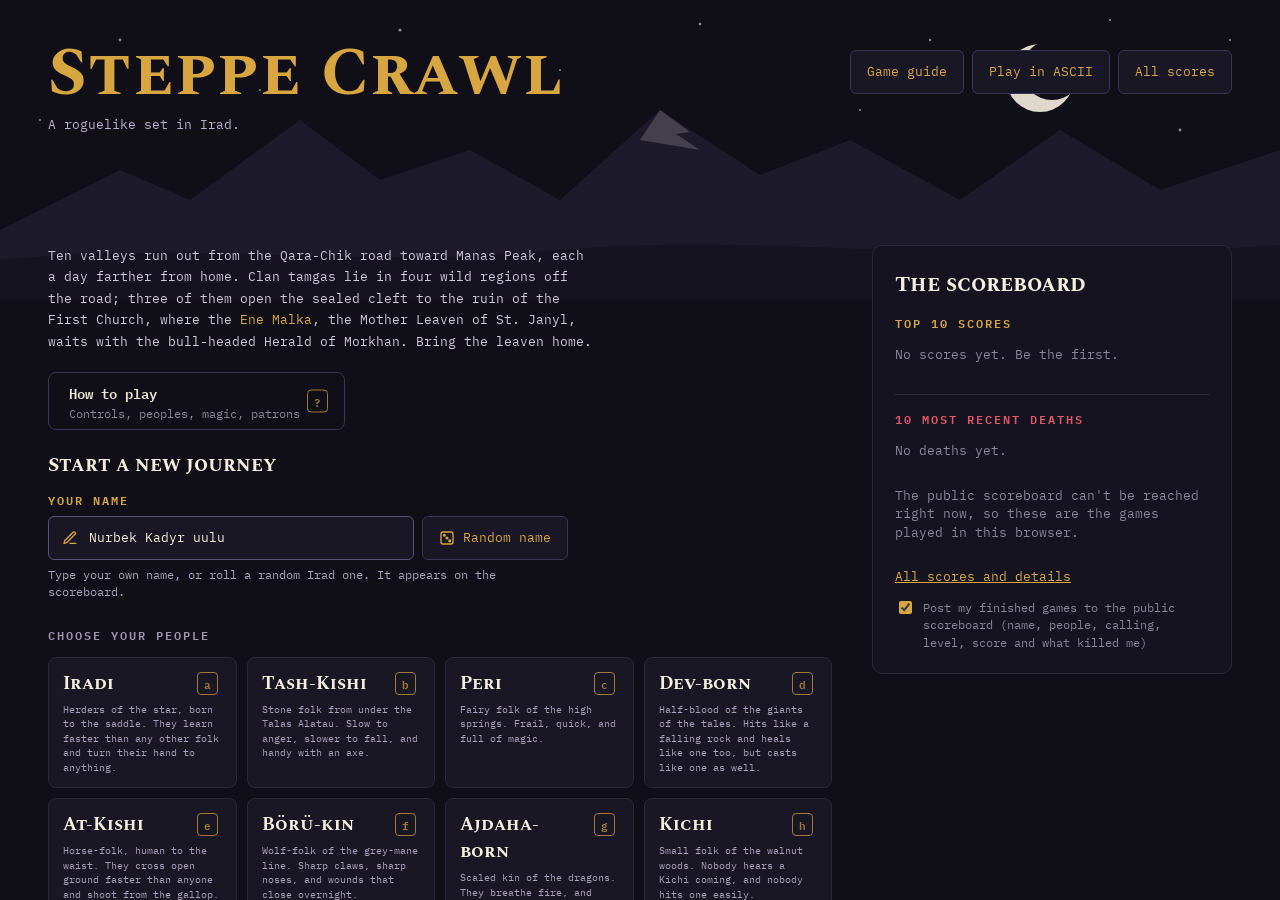
==== index.html @ c9f8cb88 "Initial mirror import" ====
<!doctype html>
<html lang="en">
<head>
<meta charset="utf-8">
<meta name="viewport" content="width=device-width, initial-scale=1, viewport-fit=cover">
<title>Steppe Crawl, a roguelike set in Irad</title>
<meta name="description" content="Steppe Crawl is a roguelike set in Irad. Ride out through ten valleys of the steppe, gather the clan tamgas, and bring the Ene Malka home. Free to play in your browser.">
<meta name="robots" content="index, follow">
<meta name="theme-color" content="#100f17">
<link rel="canonical" href="https://steppecrawl.online/">
<link rel="icon" type="image/png" href="favicon.png">
<link rel="apple-touch-icon" href="favicon.png">
<meta property="og:type" content="website">
<meta property="og:site_name" content="Steppe Crawl">
<meta property="og:locale" content="en_US">
<meta property="og:url" content="https://steppecrawl.online/">
<meta property="og:title" content="Steppe Crawl, a roguelike set in Irad">
<meta property="og:description" content="Steppe Crawl is a roguelike set in Irad. Ride out through ten valleys of the steppe, gather the clan tamgas, and bring the Ene Malka home. Free to play in your browser.">
<meta property="og:image" content="https://steppecrawl.online/og-image.png">
<meta property="og:image:type" content="image/png">
<meta property="og:image:width" content="1200">
<meta property="og:image:height" content="630">
<meta property="og:image:alt" content="Steppe Crawl: a roguelike set in Irad. Pixel-art balbal, horse, eagle, tulpar, juniper, snow leopard, the Ene Malka and a clan tamga under a night sky.">
<meta name="twitter:card" content="summary_large_image">
<meta name="twitter:title" content="Steppe Crawl, a roguelike set in Irad">
<meta name="twitter:description" content="Steppe Crawl is a roguelike set in Irad. Ride out through ten valleys of the steppe, gather the clan tamgas, and bring the Ene Malka home. Free to play in your browser.">
<meta name="twitter:image" content="https://steppecrawl.online/og-image.png">
<meta name="twitter:image:alt" content="Steppe Crawl: a roguelike set in Irad. Pixel-art balbal, horse, eagle, tulpar, juniper, snow leopard, the Ene Malka and a clan tamga under a night sky.">
<script type="application/ld+json">
{"@context":"https://schema.org","@type":"VideoGame","name":"Steppe Crawl","url":"https://steppecrawl.online/","image":"https://steppecrawl.online/og-image.png","description":"A roguelike set in Irad. Ride out through ten valleys of the steppe, gather the clan tamgas, and bring the Ene Malka home.","genre":["Roguelike","Role-playing"],"gamePlatform":"Web browser","applicationCategory":"Game","operatingSystem":"Any","playMode":"SinglePlayer","isAccessibleForFree":true,"inLanguage":"en","offers":{"@type":"Offer","price":"0","priceCurrency":"USD"}}
</script>
<link rel="preconnect" href="https://fonts.googleapis.com">
<link rel="stylesheet" href="https://fonts.googleapis.com/css2?family=IBM+Plex+Mono:wght@400;600;700&family=Spectral+SC:wght@500;700&display=swap">
<link rel="stylesheet" href="css/style.css">
<script>window.goatcounter=new Object();goatcounter.path=p=>location.host+p;</script>
<script data-goatcounter="https://irad.goatcounter.com/count" async src="//gc.zgo.at/count.js"></script>
<!-- Google tag (gtag.js) -->
<script async src="https://www.googletagmanager.com/gtag/js?id=G-X7L1VFMN0Y"></script>
<script>
  window.dataLayer = window.dataLayer || [];
  function gtag(){dataLayer.push(arguments);}
  gtag('js', new Date());

  gtag('config', 'G-X7L1VFMN0Y');
</script>
</head>
<body>
<div id="app">
  <div id="mapwrap"><canvas id="map" aria-label="Map"></canvas><div id="lookbox" hidden></div></div>
  <aside id="side" aria-live="polite"></aside>
  <div id="log" aria-live="polite"></div>
  <div id="bar">
    <div id="pad">
      <button data-k="y" aria-label="Move up-left">↖</button><button data-k="k" aria-label="Move up">↑</button><button data-k="u" aria-label="Move up-right">↗</button>
      <button data-k="h" aria-label="Move left">←</button><button data-k="s" aria-label="Wait">·</button><button data-k="l" aria-label="Move right">→</button>
      <button data-k="b" aria-label="Move down-left">↙</button><button data-k="j" aria-label="Move down">↓</button><button data-k="n" aria-label="Move down-right">↘</button>
    </div>
    <button data-k="o"><kbd>o</kbd>Explore</button>
    <button data-k="Tab"><kbd>Tab</kbd>Fight</button>
    <button data-k="5"><kbd>5</kbd>Rest</button>
    <button data-k="g"><kbd>g</kbd>Pick up</button>
    <button data-k="i"><kbd>i</kbd>Pack</button>
    <button data-k="z"><kbd>z</kbd>Cast</button>
    <button data-k="f"><kbd>f</kbd>Fire</button>
    <button data-k="a"><kbd>a</kbd>Ability</button>
    <button data-k="m"><kbd>m</kbd>Skills</button>
    <button data-k=">"><kbd>&gt;</kbd>Onward</button>
    <button data-k="<"><kbd>&lt;</kbd>Back</button>
    <button data-k="More"><kbd>…</kbd>More</button>
    <button data-k="?"><kbd>?</kbd>Guide</button>
  </div>
  <div id="tbar" hidden>
    <button data-k="Enter"><kbd>Enter</kbd>Confirm</button>
    <button data-k="Tab"><kbd>Tab</kbd>Next target</button>
    <button data-k="Escape"><kbd>Esc</kbd>Cancel</button>
  </div>
</div>
<div id="ov" hidden></div>
<script src="js/config.js"></script>
<script src="js/util.js"></script>
<script src="js/data/skills.js"></script>
<script src="js/data/species.js"></script>
<script src="js/data/items.js"></script>
<script src="js/data/monsters.js"></script>
<script src="js/data/spells.js"></script>
<script src="js/data/gods.js"></script>
<script src="js/data/world.js"></script>
<script src="js/fov.js"></script>
<script src="js/levelgen.js"></script>
<script src="js/player.js"></script>
<script src="js/items.js"></script>
<script src="js/combat.js"></script>
<script src="js/monsters.js"></script>
<script src="js/magic.js"></script>
<script src="js/religion.js"></script>
<script src="js/world.js"></script>
<script src="js/ui.js"></script>
<script src="js/tiles-custom.js"></script>
<script src="js/tiles.js"></script>
<script src="js/input.js"></script>
<script src="js/guide.js"></script>
<script src="js/namefilter.js"></script>
<script src="js/scores.js"></script>
<script src="js/main.js"></script>
</body>
</html>
---- css/style.css ----
/* Layout: console map on the left, felt status panel on the right, message log and command bar beneath.
   Single dark look: a night on the steppe. */
:root {
  --bg: #100f17; --panel: #191723; --line: #2c2839; --fg: #e8e2d3; --dim: #8a8499;
  --milk: #f5efe0; --crimson: #c4283f; --gold: #d8a640; --sky: #6f93d8; --grass: #86a95a;
  --mono: 'IBM Plex Mono', ui-monospace, Consolas, 'DejaVu Sans Mono', monospace;
  --disp: 'Spectral SC', Georgia, 'Times New Roman', serif;
  color-scheme: dark;
}
* { box-sizing: border-box; }
html, body { height: 100%; }
body { margin: 0; background: var(--bg); color: var(--fg); font: 13px/1.45 var(--mono); overflow: hidden; }
[hidden] { display: none !important; }
#app { height: 100%; padding-inline: 16px; padding-block: 10px; display: grid;
  grid-template-columns: minmax(0, 1fr) 290px; grid-template-rows: minmax(0, 1fr) auto auto; gap: 8px 14px; }
#mapwrap { grid-column: 1; grid-row: 1; position: relative; min-width: 0; min-height: 0; border: 1px solid var(--line); background: #0a0910; }
#map { position: absolute; inset: 0; width: 100%; height: 100%; display: block; cursor: crosshair; }
#lookbox { position: absolute; left: 0; right: 0; bottom: 0; background: rgba(16, 15, 23, .94); border-top: 1px solid var(--line); padding: 6px 10px; font-size: 12px; }
#side { grid-column: 2; grid-row: 1 / span 2; min-width: 0; overflow: auto; background: var(--panel); border: 1px solid var(--line); padding: 10px 12px; display: flex; flex-direction: column; gap: 8px; }
#log { grid-column: 1; grid-row: 2; min-width: 0; height: 9.4em; overflow: hidden; display: flex; flex-direction: column; justify-content: flex-end; }
#log div { white-space: pre-wrap; }
#log .old { opacity: .55; }
#bar, #tbar { grid-column: 1 / span 2; grid-row: 3; display: flex; flex-wrap: wrap; gap: 6px; align-items: center; }
#tbar { background: var(--bg); }
button { font: inherit; background: #221f2e; color: var(--fg); border: 1px solid var(--line); padding: 5px 9px; border-radius: 3px; cursor: pointer; }
button:hover { border-color: var(--gold); }
button:focus-visible, input:focus-visible, .opt:focus-visible { outline: 2px solid var(--gold); outline-offset: 1px; }
button kbd { color: var(--gold); font: inherit; margin-right: 4px; }
#pad { display: none; grid-template-columns: repeat(3, 40px); gap: 4px; }
#pad button { padding: 6px 0; }
.who { font-family: var(--disp); font-size: 17px; line-height: 1.15; color: var(--milk); }
.sub { color: var(--dim); }
.meter { display: grid; grid-template-columns: 2.4em 1fr 6.4em; align-items: center; gap: 6px; font-variant-numeric: tabular-nums; }
.meter i { display: block; height: 8px; background: #2a2636; position: relative; }
.meter i b { position: absolute; inset: 0 auto 0 0; background: var(--grass); }
.meter.mp i b { background: var(--sky); }
.kv { display: grid; grid-template-columns: repeat(3, 1fr); gap: 2px 8px; font-variant-numeric: tabular-nums; }
.kv span { color: var(--dim); }
.place { color: var(--gold); }
.eqline { color: var(--dim); overflow: hidden; text-overflow: ellipsis; white-space: nowrap; }
.eqline em { font-style: normal; color: var(--fg); }
.status { display: flex; flex-wrap: wrap; gap: 4px; }
.status b { font-weight: 600; font-size: 12px; padding: 0 5px; border: 1px solid currentColor; border-radius: 2px; }
.mons { display: flex; flex-direction: column; gap: 1px; border-top: 1px solid var(--line); padding-top: 6px; }
.mons div { white-space: nowrap; overflow: hidden; text-overflow: ellipsis; }
.mons .g { display: inline-block; width: 1.3em; font-weight: 600; }
h3 { margin: 10px 0 3px; font: 600 11px var(--mono); letter-spacing: .12em; text-transform: uppercase; color: var(--dim); }
#ov { position: fixed; inset: 0; display: flex; align-items: flex-start; justify-content: center; padding: 18px 12px; overflow: auto; background: rgba(10, 9, 16, .8); z-index: 5; }
.card { background: var(--panel); border: 1px solid var(--line); max-width: 640px; width: 100%; padding: 16px 18px; }
.card.wide { max-width: 860px; }
.card h2 { font: 700 21px/1.15 var(--disp); color: var(--milk); margin: 0 0 6px; text-wrap: balance; }
.card p, .mtext { margin: .4em 0; max-width: 78ch; }
.mtext { margin-bottom: 8px; }
.opts { display: flex; flex-direction: column; }
.opt { display: grid; grid-template-columns: 2.4em minmax(0, 1fr); gap: 6px; padding: 3px 6px; cursor: pointer; border-radius: 2px; }
.opt:hover { background: #262235; }
.opt .k { color: var(--gold); }
.opt small { display: block; color: var(--dim); }
.opt.off { opacity: .45; cursor: default; }
.sk { display: inline-block; width: 13em; }
.num { display: inline-block; min-width: 4em; font-variant-numeric: tabular-nums; }
.apt { display: inline-block; width: 2.5em; color: var(--dim); }
.apt.pos { color: #7cdc8c; } .apt.neg { color: #e58aa8; }
.title { font: 700 40px/1 var(--disp); color: var(--milk); letter-spacing: .02em; }
.star, .gold { color: var(--gold); }
.dim { color: var(--dim); }
.row { display: flex; gap: 8px; flex-wrap: wrap; align-items: center; margin: .6em 0; }
input[type=text] { font: inherit; background: #0f0e15; color: var(--fg); border: 1px solid var(--line); padding: 5px 8px; min-width: 0; width: 16em; }
textarea { width: 100%; margin-top: 8px; font: 12px/1.35 var(--mono); background: #0f0e15; color: var(--fg); border: 1px solid var(--line); padding: 6px; resize: vertical; }
.cols { display: grid; grid-template-columns: 1fr 1fr; gap: 4px 22px; }
.cols > * { min-width: 0; }
.hist { max-height: 60vh; overflow: auto; }
@media (max-width: 760px) {
  #app { grid-template-columns: minmax(0, 1fr); grid-template-rows: minmax(180px, 1fr) auto auto auto; gap: 6px; padding-block: 6px; }
  #side { grid-column: 1; grid-row: 2; flex-direction: row; flex-wrap: wrap; gap: 4px 12px; padding: 6px 8px; max-height: 9.5em; }
  #side > * { flex: 1 1 210px; }
  #side .mons, #side .eqblock { display: none; }
  #log { grid-column: 1; grid-row: 3; height: 4.6em; font-size: 12px; }
  #bar, #tbar { grid-column: 1; grid-row: 4; }
  #pad { display: grid; }
  .cols { grid-template-columns: 1fr; }
  .title { font-size: 30px; }
  .sk { width: 9.5em; }
}
@media (prefers-reduced-motion: reduce) { * { transition: none !important; } }

/* guide */
.guide { max-width: 78ch; }
.guide p, .guide li { line-height: 1.55; }
.guide ul, .guide ol { padding-left: 1.3em; margin: .4em 0; display: flex; flex-direction: column; gap: 3px; }
.guide h3 { margin-top: 14px; }
.gtable { overflow-x: auto; margin: 6px 0 10px; }
.gtable table { border-collapse: collapse; width: 100%; font-size: 12px; }
.gtable th { text-align: left; color: var(--dim); font-weight: 600; border-bottom: 1px solid var(--line); padding: 4px 8px 4px 0; }
.gtable td { border-bottom: 1px solid #221f2e; padding: 5px 8px 5px 0; vertical-align: top; }
.gtable td small { display: block; }
.guide a, .gpage a { color: var(--gold); }
.titlelinks { margin: .2em 0 .6em; }
.titlelinks a { color: var(--gold); font-weight: 600; }

/* scoreboard */
#ov { flex-direction: column; align-items: center; justify-content: flex-start; gap: 12px; }
.scorecard .schead { display: flex; flex-wrap: wrap; align-items: baseline; justify-content: space-between; gap: 4px 16px; }
.scorecard .schead a, .share a { color: var(--gold); }
.sclist { margin: 4px 0 0; padding-left: 1.6em; display: flex; flex-direction: column; gap: 4px; font-variant-numeric: tabular-nums; }
.sclist li { line-height: 1.3; }
.sclist .scn { color: var(--milk); font-weight: 600; }
.sclist .scs { color: var(--gold); float: right; }
.sclist small { display: block; color: var(--dim); }
.share { display: flex; gap: 8px; align-items: flex-start; margin-top: 10px; color: var(--dim); font-size: 12px; cursor: pointer; }
.share input { margin-top: 2px; accent-color: var(--gold); }
.nameerr { color: #ff8a8a; margin: -.2em 0 .6em; font-size: 12px; }
input[type=text].bad { border-color: #e55a5a; }

/* home screen (night camp) */
#ov:has(> .home) { background: var(--bg); padding: 0; }
.home { position: relative; width: 100%; max-width: 1280px; min-height: 100%; padding: 40px 48px 32px; }
.sky { position: absolute; left: 0; top: 0; width: 100%; height: 300px; pointer-events: none; }
.hhead, .hbody { position: relative; }
.hhead { display: flex; flex-wrap: wrap; justify-content: space-between; align-items: flex-start; gap: 12px 24px; }
.home .title { margin: 0; font-size: 68px; color: var(--gold); }
.hsub { margin: 8px 0 0; color: #b9b0c9; }
.hlinks { display: flex; flex-wrap: wrap; gap: 8px; padding-top: 10px; }
.hlinks a { display: inline-flex; align-items: center; min-height: 44px; padding: 0 16px; border: 1px solid #3a3550; border-radius: 6px; background: var(--panel); color: var(--gold); text-decoration: none; }
.hlinks a:hover, .hall:hover { color: #f0c463; }
.hbody { display: grid; grid-template-columns: minmax(0, 1fr) 360px; gap: 40px; margin-top: 110px; }
.hmain { display: flex; flex-direction: column; gap: 20px; min-width: 0; }
.quest { margin: 0; max-width: 68ch; line-height: 1.65; color: #cfc7dc; }
.hacts { display: flex; flex-wrap: wrap; gap: 12px; }
.hbtn { position: relative; display: flex; flex-direction: column; align-items: flex-start; justify-content: center; gap: 2px; min-height: 56px; padding: 8px 44px 8px 20px; border: 1px solid #3a3550; border-radius: 8px; background: transparent; color: var(--fg); font: 600 14px var(--mono); text-align: left; cursor: pointer; }
.hbtn small { font-weight: 400; font-size: 12px; color: var(--dim); }
.hbtn:hover { background: #1f1c2c; }
.hbtn.main { background: var(--gold); border-color: var(--gold); color: #15131f; }
.hbtn.main small { color: #4a3a18; }
.hbtn.main:hover { background: #e6b752; }
.home kbd { font: 600 11px var(--mono); padding: 1px 6px; border: 1px solid currentColor; border-radius: 4px; opacity: .7; }
.hbtn kbd { position: absolute; right: 12px; top: 50%; transform: translateY(-50%); }
.hname { display: flex; flex-direction: column; gap: 6px; max-width: 520px; }
.hname .hjour { margin: 0 0 4px; font: 700 20px var(--disp); color: var(--milk); }
.hname .nmlabel { font: 600 12px var(--mono); letter-spacing: 2px; text-transform: uppercase; color: var(--gold); }
.hname .row { margin: 0; flex-wrap: nowrap; }
.nmwrap { flex: 1; min-width: 0; position: relative; display: flex; align-items: center; }
.nmwrap svg { position: absolute; left: 14px; color: var(--gold); pointer-events: none; }
.hname input[type=text] { flex: 1; width: auto; min-width: 0; min-height: 44px; padding: 0 14px 0 40px; border-color: #5a5274; border-radius: 6px; background: var(--panel); color: var(--milk); }
.hname input[type=text]:hover { border-color: var(--gold); }
.nmhint { margin: 0; font-size: 12px; color: #a9a0bb; }
.hname button { display: inline-flex; align-items: center; gap: 8px; white-space: nowrap; min-height: 44px; padding: 0 16px; border: 1px solid #3a3550; border-radius: 6px; background: var(--panel); color: var(--gold); font: inherit; cursor: pointer; }
.hname .nameerr { margin: 0; }
.hkick { margin: 4px 0 -8px; font: 600 12px var(--mono); letter-spacing: 2px; text-transform: uppercase; color: #9d94b0; }
.pgrid { display: grid; grid-template-columns: repeat(4, minmax(0, 1fr)); gap: 10px; }
.pcard { display: flex; flex-direction: column; gap: 6px; min-height: 112px; padding: 12px 14px; border: 1px solid var(--line); border-radius: 8px; background: var(--panel); color: var(--fg); font: 12px/1.45 var(--mono); text-align: left; cursor: pointer; }
.pcard:hover { border-color: var(--gold); background: #1f1c2c; }
.pcard .pn { display: flex; justify-content: space-between; align-items: baseline; gap: 6px; width: 100%; font: 700 18px var(--disp); color: var(--milk); }
.pcard .pn kbd { color: var(--gold); }
.pcard small { color: #a9a0bb; }
.hnote { margin: 0; font-size: 12px; }
.home .scorecard { align-self: start; display: flex; flex-direction: column; gap: 12px; padding: 22px; border: 1px solid var(--line); border-radius: 10px; background: #15131f; }
.home .scorecard h2 { margin: 0; font: 700 22px var(--disp); color: var(--milk); }
.home #sclists .cols { grid-template-columns: 1fr; gap: 16px; }
.home #sclists h3 { margin: 0 0 4px; font: 600 12px var(--mono); letter-spacing: 2px; text-transform: uppercase; color: var(--gold); }
.home #sclists .cols > div + div h3 { color: #e0566b; }
.home #sclists .cols > div + div { border-top: 1px solid var(--line); padding-top: 14px; }
.hall { color: var(--gold); font-size: 13px; }
.home .share { margin-top: 0; }
@media (max-width: 980px) {
  .hbody { grid-template-columns: minmax(0, 1fr); margin-top: 70px; }
  .pgrid { grid-template-columns: repeat(2, minmax(0, 1fr)); }
}
@media (max-width: 760px) {
  .home { padding: 24px 16px; }
  .home .title { font-size: 44px; }
  .hbody { margin-top: 40px; }
}
@media (max-width: 420px) { .pgrid { grid-template-columns: minmax(0, 1fr); } }

/* guide and scores pages (night camp, like the home screen) */
body.page { position: relative; height: auto; min-height: 100%; overflow: auto; }
body.page > .sky { position: absolute; left: 0; top: 0; width: 100%; height: 300px; pointer-events: none; }
.gpage { position: relative; max-width: 1180px; margin: 0 auto; padding: 40px 48px 64px; }
.gpage .hhead { margin-bottom: 110px; }
.gpage .title { margin: 0; font-size: 56px; color: var(--gold); }
.hlinks a.primary { background: var(--gold); border-color: var(--gold); color: #15131f; font-weight: 600; }
.hlinks a.primary:hover { background: #e6b752; color: #15131f; }
.hlinks a[aria-current] { border-color: var(--gold); }
.pcard2 { padding: 22px 24px; border: 1px solid var(--line); border-radius: 10px; background: #15131f; }
.pcard2 h2 { font: 700 24px/1.2 var(--disp); color: var(--milk); margin: 0 0 10px; }
.kick { margin: 0 0 6px; font: 600 12px var(--mono); letter-spacing: 2px; text-transform: uppercase; color: var(--gold); }
.kick.red { color: #e0566b; }
.pnote { margin-top: 28px; color: var(--dim); }
/* guide */
.glayout { display: grid; grid-template-columns: 220px minmax(0, 1fr); gap: 32px; align-items: start; }
.gtoc { position: sticky; top: 16px; display: flex; flex-direction: column; gap: 2px; padding: 14px; border: 1px solid var(--line); border-radius: 10px; background: #15131f; }
.gtoc a { display: block; padding: 6px 10px; border-radius: 6px; color: var(--fg); text-decoration: none; }
.gtoc a:hover { background: #1f1c2c; color: var(--gold); }
.gchapters { display: flex; flex-direction: column; gap: 20px; min-width: 0; }
.gchapters section { scroll-margin-top: 16px; }
.gchapters .guide { max-width: none; }
.gchapters .guide p, .gchapters .guide li { color: #cfc7dc; }
/* scores */
.slayout { display: flex; flex-direction: column; gap: 20px; }
.pstatus { margin: -8px 0 0; color: #b9b0c9; }
.gtable .nr { text-align: right; font-variant-numeric: tabular-nums; }
.gtable td.rank { color: var(--gold); font-weight: 600; }
.gtable td.nm { color: var(--milk); font-weight: 600; }
.gtable tbody tr:hover td { background: #1b1927; }
.mine td.nm::after { content: ' (you)'; color: var(--dim); font-weight: 400; }
@media (max-width: 860px) {
  .gpage { padding: 24px 16px 48px; }
  .gpage .title { font-size: 40px; }
  .gpage .hhead { margin-bottom: 56px; }
  .glayout { grid-template-columns: minmax(0, 1fr); }
  .gtoc { position: static; flex-direction: row; flex-wrap: wrap; gap: 6px; }
  .gtoc a { border: 1px solid var(--line); }
  .pcard2 { padding: 18px 16px; }
}

/* share box on the death and victory screens */
.sharecard { margin-top: 12px; padding: 12px 14px; border: 1px solid #5a4a24; border-radius: 8px; background: #1c1a14; }
.sharecard h3 { margin: 0 0 6px; color: var(--gold); }
.sharebox { margin-top: 0; font-size: 13px; color: var(--milk); background: transparent; border: 0; padding: 0; resize: none; }
.sharenote { margin: 4px 0 0; min-height: 1em; font-size: 12px; color: #7cdc8c; }
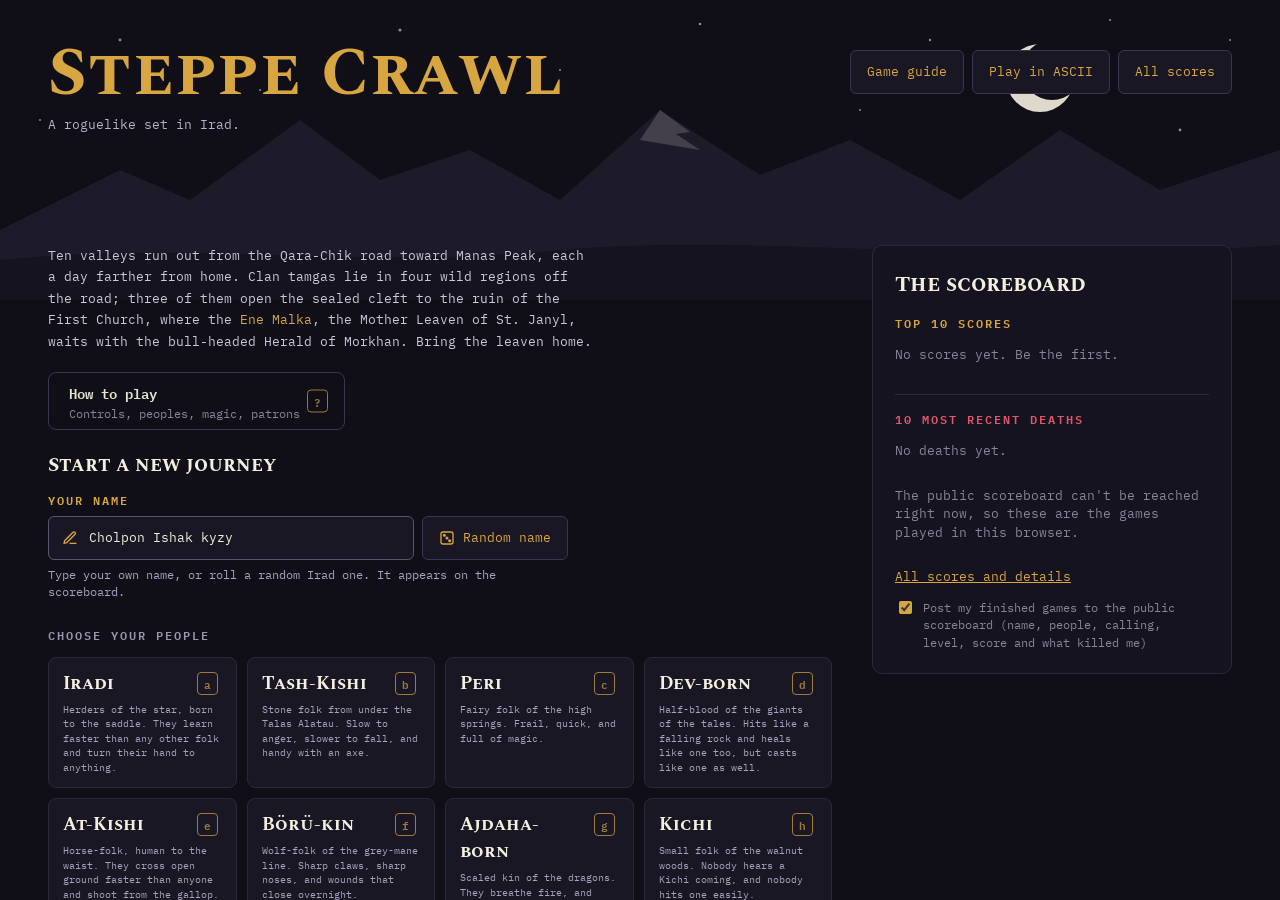
==== commit a2e19893: "Mirror sync" ====
--- a/index.html
+++ b/index.html
@@ -41,7 +41,7 @@
   function gtag(){dataLayer.push(arguments);}
   gtag('js', new Date());
 
-  gtag('config', 'G-X7L1VFMN0Y');
+  gtag('config', 'G-X7L1VFMN0Y'); gtag('config', 'G-QTS2XFLJD7');
 </script>
 </head>
 <body>
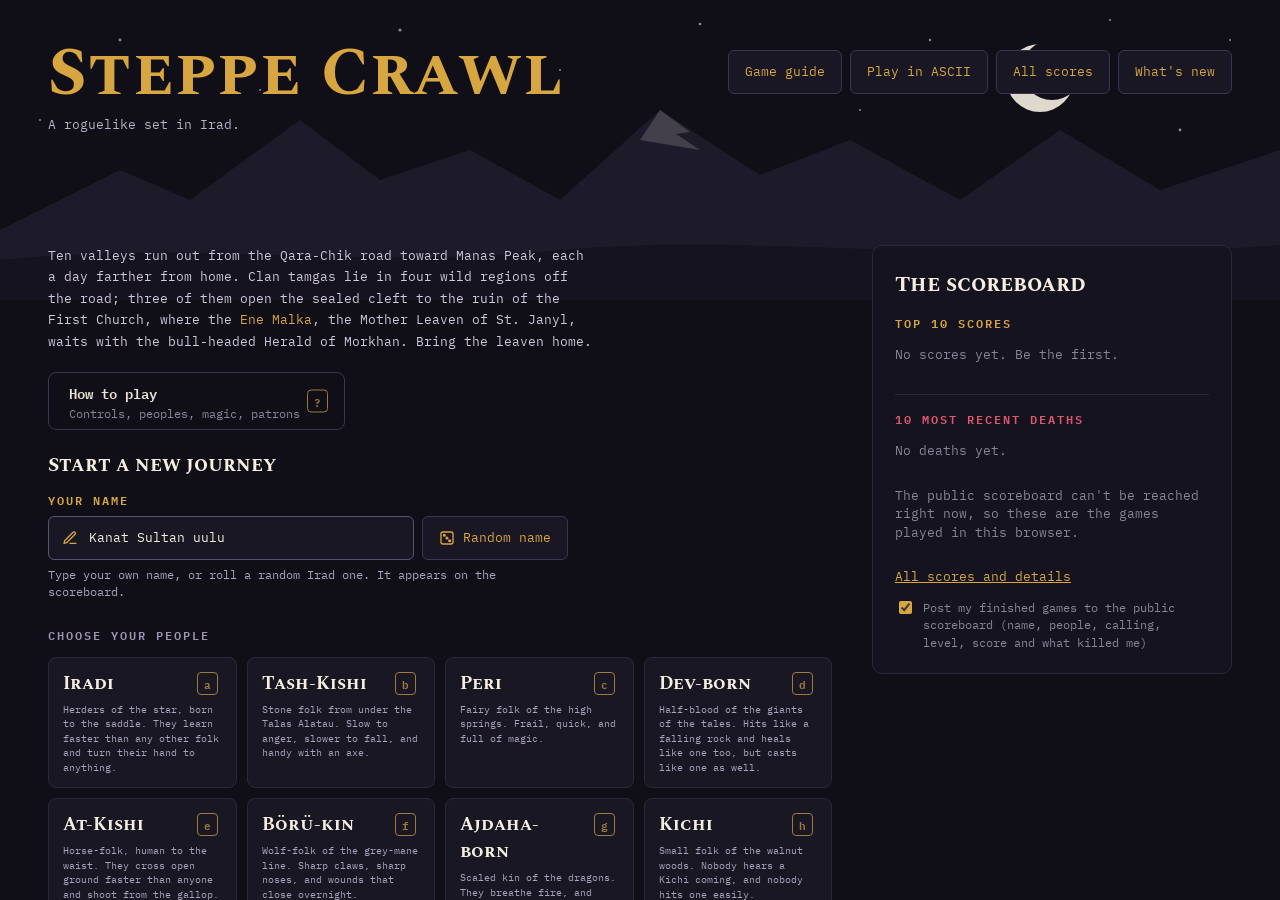
==== commit 2801c7e9: "Mirror sync" ====
--- a/index.html
+++ b/index.html
@@ -43,6 +43,7 @@
 
   gtag('config', 'G-X7L1VFMN0Y'); gtag('config', 'G-QTS2XFLJD7');
 </script>
+<!-- Steppe Crawl web build. Scores go to the shared board; if it's down the game still runs, it just keeps your scores local. Tile set: ascii.html -->
 </head>
 <body>
 <div id="app">
--- a/css/style.css
+++ b/css/style.css
@@ -219,3 +219,5 @@
 .sharecard h3 { margin: 0 0 6px; color: var(--gold); }
 .sharebox { margin-top: 0; font-size: 13px; color: var(--milk); background: transparent; border: 0; padding: 0; resize: none; }
 .sharenote { margin: 4px 0 0; min-height: 1em; font-size: 12px; color: #7cdc8c; }
+.changes h2 { margin: 0 0 6px; color: var(--gold); }
+.changes .vdate { font-size: .6em; color: var(--dim); font-weight: 400; margin-left: 8px; }
